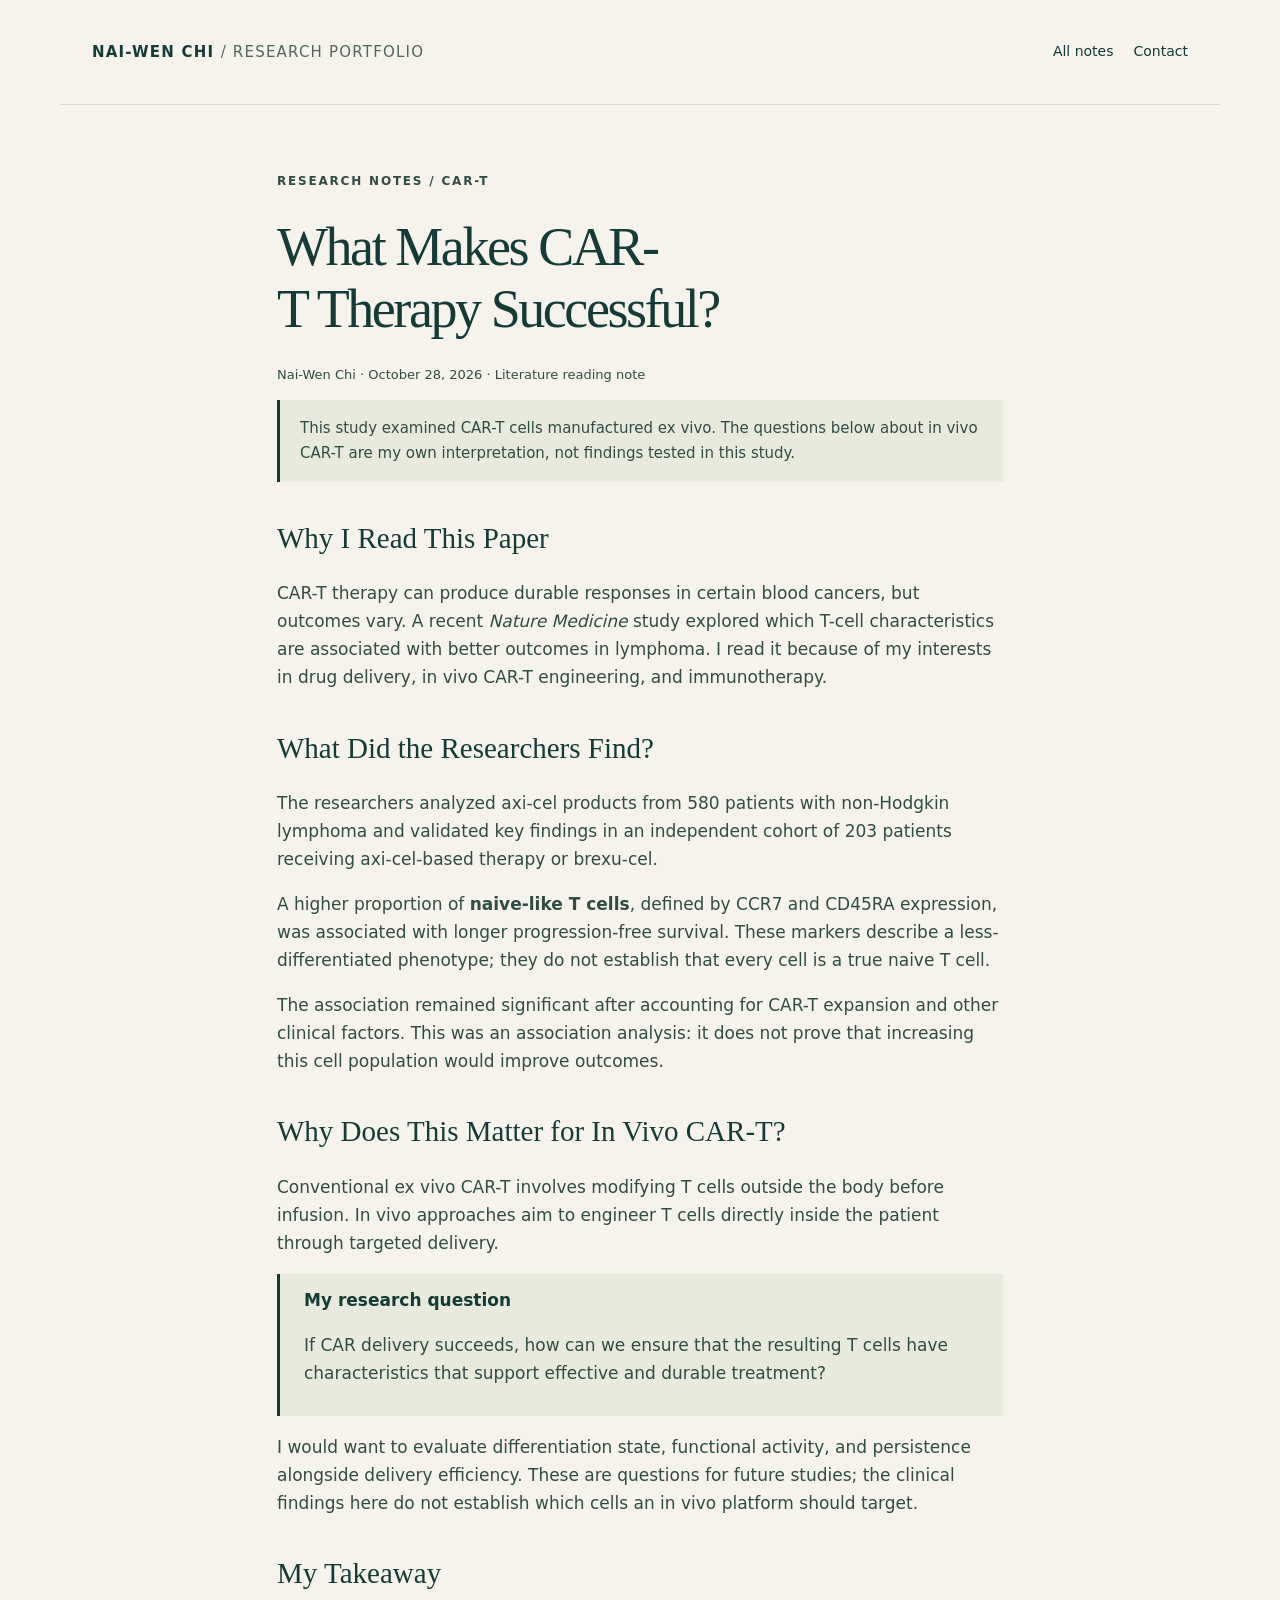
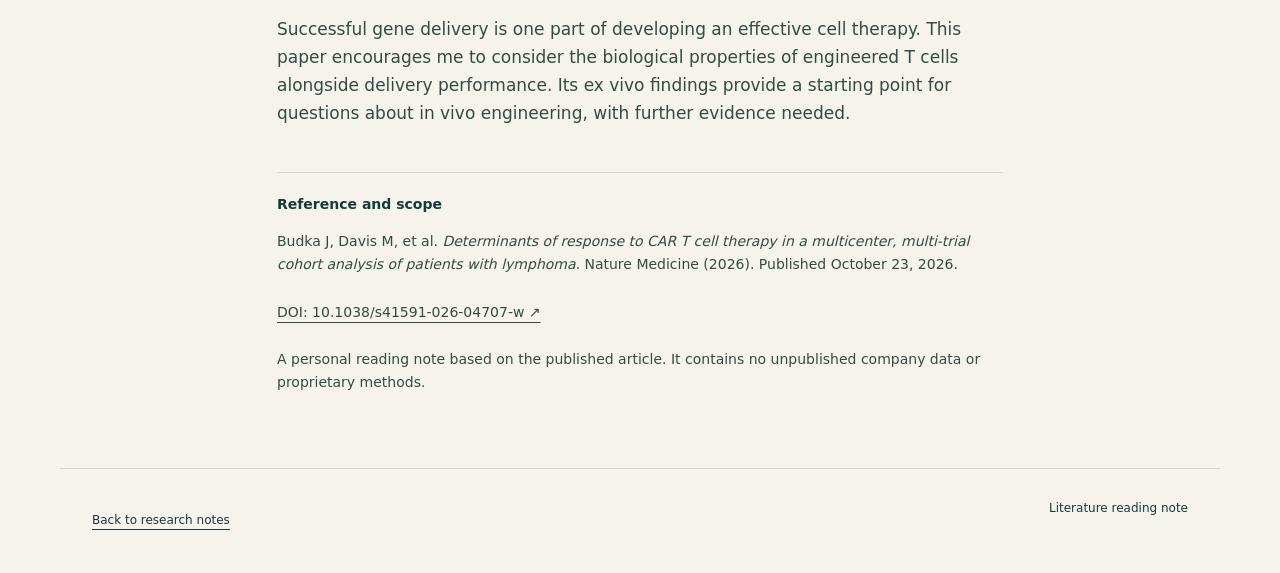
==== car-t-success.html @ 1904adfa "Add CAR-T research note with ex vivo scope and source reference" ====
<!doctype html>
<html lang="en">
<head>
<meta charset="utf-8">
<meta name="viewport" content="width=device-width,initial-scale=1">
<title>What Makes CAR-T Therapy Successful? | Nai-Wen Chi</title>
<meta name="description" content="A concise research note on naive-like T cells, outcomes after ex vivo CAR-T therapy, and questions for in vivo T-cell engineering.">
<link rel="canonical" href="https://amandanwc.github.io/car-t-success.html">
<link rel="stylesheet" href="style.css">
</head>
<body>
<a class="skip-link" href="#main">Skip to content</a>
<header><a class="brand" href="index.html" target="_blank" rel="noopener noreferrer">NAI-WEN CHI <span>/ RESEARCH PORTFOLIO</span></a><nav aria-label="Main navigation"><a href="index.html#notes" target="_blank" rel="noopener noreferrer">All notes</a><a href="index.html#about" target="_blank" rel="noopener noreferrer">Contact</a></nav></header>
<main id="main" class="article">
<p class="eyebrow">RESEARCH NOTES / CAR-T</p>
<h1>What Makes CAR-T Therapy Successful?</h1>
<p class="meta">Nai-Wen Chi · October 28, 2026 · Literature reading note</p>
<p class="scope-notice">This study examined CAR-T cells manufactured ex vivo. The questions below about in vivo CAR-T are my own interpretation, not findings tested in this study.</p>

<h2>Why I Read This Paper</h2>
<p>CAR-T therapy can produce durable responses in certain blood cancers, but outcomes vary. A recent <em>Nature Medicine</em> study explored which T-cell characteristics are associated with better outcomes in lymphoma. I read it because of my interests in drug delivery, in vivo CAR-T engineering, and immunotherapy.</p>

<h2>What Did the Researchers Find?</h2>
<p>The researchers analyzed axi-cel products from 580 patients with non-Hodgkin lymphoma and validated key findings in an independent cohort of 203 patients receiving axi-cel-based therapy or brexu-cel.</p>
<p>A higher proportion of <strong>naive-like T cells</strong>, defined by CCR7 and CD45RA expression, was associated with longer progression-free survival. These markers describe a less-differentiated phenotype; they do not establish that every cell is a true naive T cell.</p>
<p>The association remained significant after accounting for CAR-T expansion and other clinical factors. This was an association analysis: it does not prove that increasing this cell population would improve outcomes.</p>

<h2>Why Does This Matter for In Vivo CAR-T?</h2>
<p>Conventional ex vivo CAR-T involves modifying T cells outside the body before infusion. In vivo approaches aim to engineer T cells directly inside the patient through targeted delivery.</p>
<div class="question"><strong>My research question</strong><p>If CAR delivery succeeds, how can we ensure that the resulting T cells have characteristics that support effective and durable treatment?</p></div>
<p>I would want to evaluate differentiation state, functional activity, and persistence alongside delivery efficiency. These are questions for future studies; the clinical findings here do not establish which cells an in vivo platform should target.</p>

<h2>My Takeaway</h2>
<p>Successful gene delivery is one part of developing an effective cell therapy. This paper encourages me to consider the biological properties of engineered T cells alongside delivery performance. Its ex vivo findings provide a starting point for questions about in vivo engineering, with further evidence needed.</p>

<div class="source"><strong>Reference and scope</strong><p>Budka J, Davis M, et al. <em>Determinants of response to CAR T cell therapy in a multicenter, multi-trial cohort analysis of patients with lymphoma.</em> Nature Medicine (2026). Published October 23, 2026.</p><p><a href="https://doi.org/10.1038/s41591-026-04707-w" target="_blank" rel="noopener noreferrer">DOI: 10.1038/s41591-026-04707-w ↗</a></p><p>A personal reading note based on the published article. It contains no unpublished company data or proprietary methods.</p></div>
</main>
<footer><a href="index.html#notes" target="_blank" rel="noopener noreferrer">Back to research notes</a><span>Literature reading note</span></footer>
</body>
</html>
---- style.css ----
:root{--ink:#153b37;--muted:#52665f;--paper:#f5f3eb;--line:#d3d9cc;--accent:#cbdc75}*{box-sizing:border-box}html{scroll-behavior:smooth;scroll-padding-top:35px}body{margin:0;background:var(--paper);color:var(--ink);font:17px/1.65 system-ui,sans-serif}a{color:inherit;text-underline-offset:5px}header,main,footer{max-width:1160px;margin:auto}header{display:flex;justify-content:space-between;align-items:center;padding:30px 32px;border-bottom:1px solid var(--line)}.brand{font-size:15px;font-weight:700;letter-spacing:.08em;text-decoration:none}.brand span{font-weight:400;color:var(--muted)}nav{display:flex;gap:28px;font-size:14px}nav a{text-decoration:none;display:inline-flex;align-items:center;min-height:44px;padding:8px 0}main{padding:0 32px}h1,h2,h3{font-family:Georgia,serif;font-weight:400;line-height:1.15}h1{font-size:clamp(48px,7vw,85px);letter-spacing:-.045em;margin:24px 0}h2{font-size:36px}h3{font-size:28px}.hero{padding:80px 0 75px;max-width:930px}.eyebrow{font-size:12px;font-weight:650;letter-spacing:.15em}.intro{font-size:21px;max-width:620px;color:var(--muted)}.button{display:inline-flex;gap:35px;padding:14px 20px;margin-top:20px;background:var(--ink);color:var(--paper);text-decoration:none;font-size:15px}.small{font-size:13px;color:var(--muted);margin-top:24px}.section-top{display:flex;justify-content:space-between;align-items:center}.section-top span{font-size:12px;letter-spacing:.08em}section:not(.hero){padding:35px 0 55px;border-top:1px solid var(--line)}.note{display:flex;justify-content:space-between;gap:40px;background:#e7eadc;padding:34px;text-decoration:none}.note h3{font-size:38px;max-width:650px;margin:15px 0}.note p{max-width:680px}.arrow{font-size:44px}.note:hover{background:#dfe5cf}.topics{display:grid;grid-template-columns:repeat(3,1fr);gap:38px}.topics span{font-size:13px}.topics p{color:var(--muted)}.about{max-width:730px}.about p{max-width:640px;color:var(--muted)}footer{display:flex;justify-content:space-between;padding:30px 32px;border-top:1px solid var(--line);font-size:12px}.article{max-width:790px;padding-top:55px;padding-bottom:60px}.article h1{font-size:54px}.article h2{font-size:29px;margin-top:40px}.article p{color:#314c44}.meta{font-size:13px;color:var(--muted)}.question{border-left:3px solid var(--ink);padding:12px 24px;background:#e7eadc}.source{font-size:14px;border-top:1px solid var(--line);margin-top:45px;padding-top:20px}a:focus-visible{outline:3px solid #687e24;outline-offset:5px}@media(max-width:700px){header{align-items:flex-start;gap:20px;flex-direction:column}nav{gap:18px}header,main,footer{padding-left:22px;padding-right:22px}.hero{padding:48px 0}.intro{font-size:18px}.topics{grid-template-columns:1fr;gap:20px}.note{padding:23px;gap:10px}.note h3{font-size:30px}.section-top{align-items:flex-start;flex-direction:column;margin-bottom:20px}.article h1{font-size:41px}}

/* Research portfolio context */
.hero-actions{display:flex;align-items:center;gap:30px;flex-wrap:wrap}.text-link{font-size:15px;margin-top:20px}.section-intro{max-width:790px;color:var(--muted);margin-bottom:32px}.experience-list{margin-top:20px}.experience{display:grid;grid-template-columns:230px 1fr;gap:50px;padding:36px 0;border-top:1px solid var(--line)}.experience-label span{font-size:11px;letter-spacing:.1em;font-weight:700}.experience-label p{font-size:14px;color:var(--muted)}.experience h3{margin:0 0 18px;font-size:32px}.experience p{max-width:690px}.experience-insight{color:var(--muted)}.experience a{font-size:14px}.note+.note{margin-top:2px}.contact-links{display:flex;gap:24px;flex-wrap:wrap;margin-top:28px}.contact-links a{font-size:15px}nav{flex-wrap:wrap;gap:20px}.hero{max-width:1020px}.intro{max-width:760px}header{gap:28px}@media(max-width:800px){.experience{grid-template-columns:1fr;gap:12px}.experience-label p{margin:6px 0}.hero-actions{gap:12px 24px}.brand span{display:block;margin-top:5px;font-size:12px}.experience h3{font-size:29px}nav{gap:14px;font-size:13px}}

/* Applicant identity and accessible navigation */
.hero h1{font-size:clamp(52px,8vw,90px);margin-bottom:12px}.hero-subtitle{font:400 clamp(25px,4vw,39px)/1.25 Georgia,serif;margin:0 0 28px;max-width:780px}.hero-direction{max-width:730px;color:var(--muted)}.skip-link{position:absolute;top:-100px;left:20px;background:var(--ink);color:white;padding:12px;z-index:10}.skip-link:focus{top:12px}nav a:hover,.text-link:hover{text-decoration:underline}.contact-links a{overflow-wrap:anywhere}.topics>div{border-top:2px solid var(--line);padding-top:20px}.note{border-radius:3px}footer{gap:20px;flex-wrap:wrap}@media(max-width:400px){header,main,footer{padding-left:18px;padding-right:18px}.note h3{font-size:27px}.article h1{font-size:36px}.hero-actions .button{width:100%;justify-content:space-between}.section-top h2{font-size:31px}}@media(prefers-reduced-motion:reduce){html{scroll-behavior:auto}}

.scope-notice{font-size:15px;background:#e7eadc;border-left:3px solid var(--ink);padding:16px 20px}.source a{overflow-wrap:anywhere}

.hero{padding-top:58px;padding-bottom:58px}.hero-subtitle{max-width:900px}.intro{font-size:20px}.hero-direction{font-size:17px}@media(max-width:700px){.hero{padding-top:34px;padding-bottom:40px}.hero h1{font-size:49px}.hero-subtitle{font-size:28px}.intro{font-size:18px}.hero-direction{font-size:16px}.hero-actions{gap:10px 24px}.hero-actions .text-link{margin-top:10px}}

/* Link targets and publication titles */
.text-link,.contact-links a,footer a,.experience a,#publications a,.source a{display:inline-flex;align-items:center;min-height:44px;padding:8px 0}.article sup a{display:inline-flex;align-items:center;justify-content:center;min-width:24px;min-height:24px;padding:2px}.article sup{vertical-align:baseline;font-size:12px}#publications h3{font-size:22px;line-height:1.3}@media(max-width:700px){#publications h3{font-size:20px}}

.visually-hidden{position:absolute;width:1px;height:1px;padding:0;margin:-1px;overflow:hidden;clip-path:inset(50%);white-space:nowrap;border:0}

/* Final reading and medium-screen refinements */
.note>div{min-width:0}.note .arrow{flex-shrink:0}.article h1{text-wrap:balance}.hero-actions .button,.hero-actions .text-link{margin-top:12px}.source{overflow-wrap:anywhere}
@media(min-width:701px) and (max-width:950px){.topics{grid-template-columns:1fr;gap:24px}.topics>div{max-width:730px}.hero{padding-top:44px}.article h1{font-size:46px}}
@media(max-width:400px){.article h1{font-size:34px}.hero h1{font-size:46px}.note h3{font-size:26px}.note .arrow{font-size:30px}.contact-links{gap:12px 22px}}
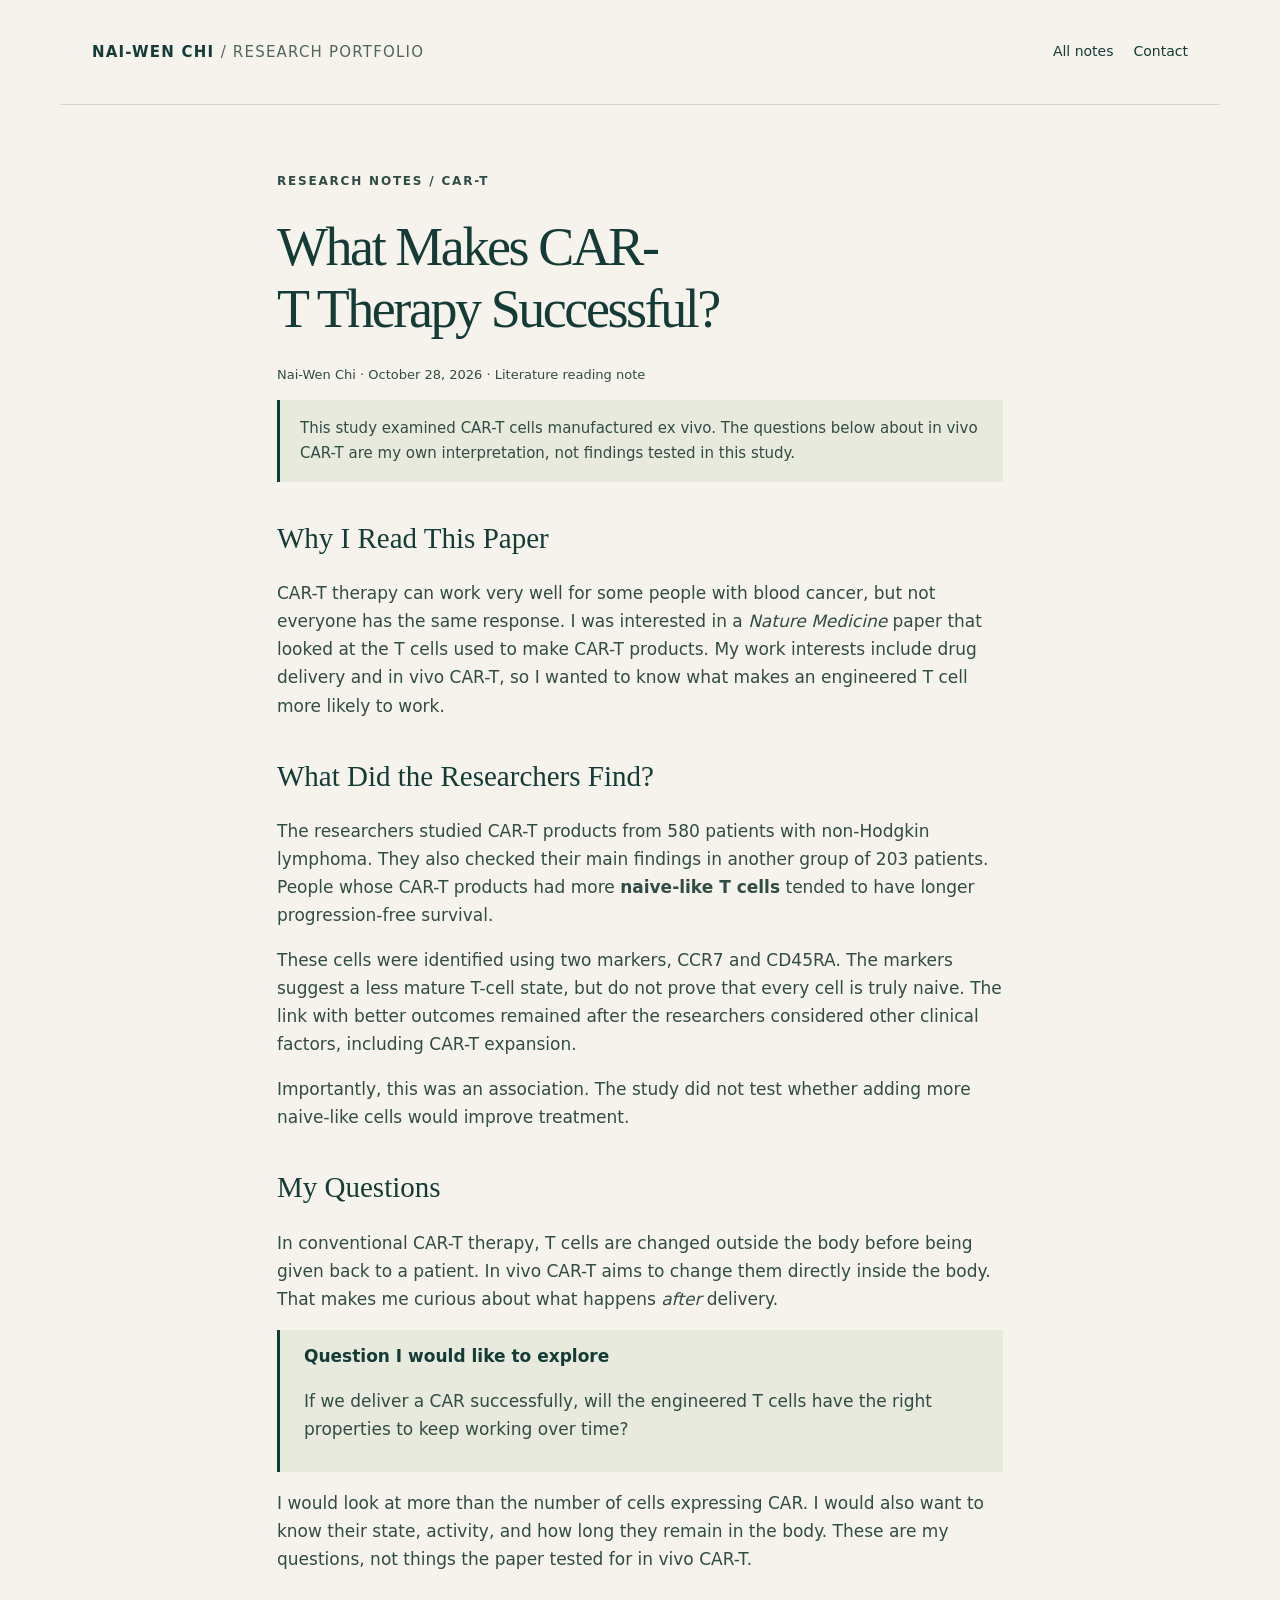
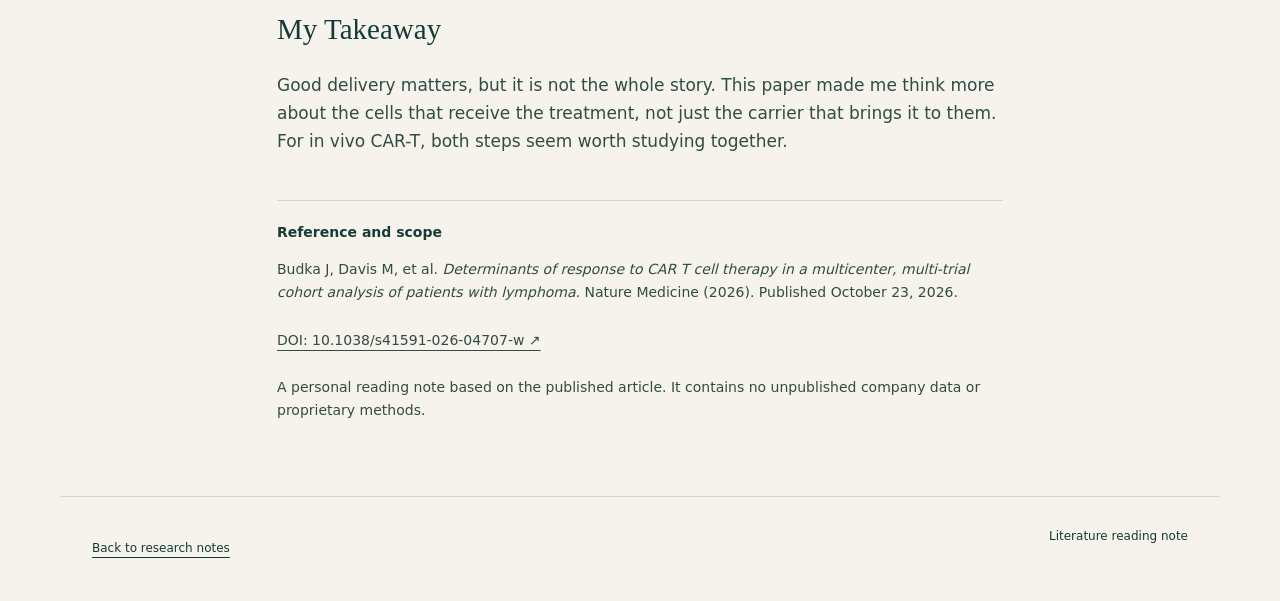
==== commit 731b4c06: "Simplify and align research note voice: car-t-success.html" ====
--- a/car-t-success.html
+++ b/car-t-success.html
@@ -17,22 +17,19 @@
 <p class="meta">Nai-Wen Chi · October 28, 2026 · Literature reading note</p>
 <p class="scope-notice">This study examined CAR-T cells manufactured ex vivo. The questions below about in vivo CAR-T are my own interpretation, not findings tested in this study.</p>
 
+
 <h2>Why I Read This Paper</h2>
-<p>CAR-T therapy can produce durable responses in certain blood cancers, but outcomes vary. A recent <em>Nature Medicine</em> study explored which T-cell characteristics are associated with better outcomes in lymphoma. I read it because of my interests in drug delivery, in vivo CAR-T engineering, and immunotherapy.</p>
-
+<p>CAR-T therapy can work very well for some people with blood cancer, but not everyone has the same response. I was interested in a <em>Nature Medicine</em> paper that looked at the T cells used to make CAR-T products. My work interests include drug delivery and in vivo CAR-T, so I wanted to know what makes an engineered T cell more likely to work.</p>
 <h2>What Did the Researchers Find?</h2>
-<p>The researchers analyzed axi-cel products from 580 patients with non-Hodgkin lymphoma and validated key findings in an independent cohort of 203 patients receiving axi-cel-based therapy or brexu-cel.</p>
-<p>A higher proportion of <strong>naive-like T cells</strong>, defined by CCR7 and CD45RA expression, was associated with longer progression-free survival. These markers describe a less-differentiated phenotype; they do not establish that every cell is a true naive T cell.</p>
-<p>The association remained significant after accounting for CAR-T expansion and other clinical factors. This was an association analysis: it does not prove that increasing this cell population would improve outcomes.</p>
-
-<h2>Why Does This Matter for In Vivo CAR-T?</h2>
-<p>Conventional ex vivo CAR-T involves modifying T cells outside the body before infusion. In vivo approaches aim to engineer T cells directly inside the patient through targeted delivery.</p>
-<div class="question"><strong>My research question</strong><p>If CAR delivery succeeds, how can we ensure that the resulting T cells have characteristics that support effective and durable treatment?</p></div>
-<p>I would want to evaluate differentiation state, functional activity, and persistence alongside delivery efficiency. These are questions for future studies; the clinical findings here do not establish which cells an in vivo platform should target.</p>
-
+<p>The researchers studied CAR-T products from 580 patients with non-Hodgkin lymphoma. They also checked their main findings in another group of 203 patients. People whose CAR-T products had more <strong>naive-like T cells</strong> tended to have longer progression-free survival.</p>
+<p>These cells were identified using two markers, CCR7 and CD45RA. The markers suggest a less mature T-cell state, but do not prove that every cell is truly naive. The link with better outcomes remained after the researchers considered other clinical factors, including CAR-T expansion.</p>
+<p>Importantly, this was an association. The study did not test whether adding more naive-like cells would improve treatment.</p>
+<h2>My Questions</h2>
+<p>In conventional CAR-T therapy, T cells are changed outside the body before being given back to a patient. In vivo CAR-T aims to change them directly inside the body. That makes me curious about what happens <em>after</em> delivery.</p>
+<div class="question"><strong>Question I would like to explore</strong><p>If we deliver a CAR successfully, will the engineered T cells have the right properties to keep working over time?</p></div>
+<p>I would look at more than the number of cells expressing CAR. I would also want to know their state, activity, and how long they remain in the body. These are my questions, not things the paper tested for in vivo CAR-T.</p>
 <h2>My Takeaway</h2>
-<p>Successful gene delivery is one part of developing an effective cell therapy. This paper encourages me to consider the biological properties of engineered T cells alongside delivery performance. Its ex vivo findings provide a starting point for questions about in vivo engineering, with further evidence needed.</p>
-
+<p>Good delivery matters, but it is not the whole story. This paper made me think more about the cells that receive the treatment, not just the carrier that brings it to them. For in vivo CAR-T, both steps seem worth studying together.</p>
 <div class="source"><strong>Reference and scope</strong><p>Budka J, Davis M, et al. <em>Determinants of response to CAR T cell therapy in a multicenter, multi-trial cohort analysis of patients with lymphoma.</em> Nature Medicine (2026). Published October 23, 2026.</p><p><a href="https://doi.org/10.1038/s41591-026-04707-w" target="_blank" rel="noopener noreferrer">DOI: 10.1038/s41591-026-04707-w ↗</a></p><p>A personal reading note based on the published article. It contains no unpublished company data or proprietary methods.</p></div>
 </main>
 <footer><a href="index.html#notes" target="_blank" rel="noopener noreferrer">Back to research notes</a><span>Literature reading note</span></footer>
